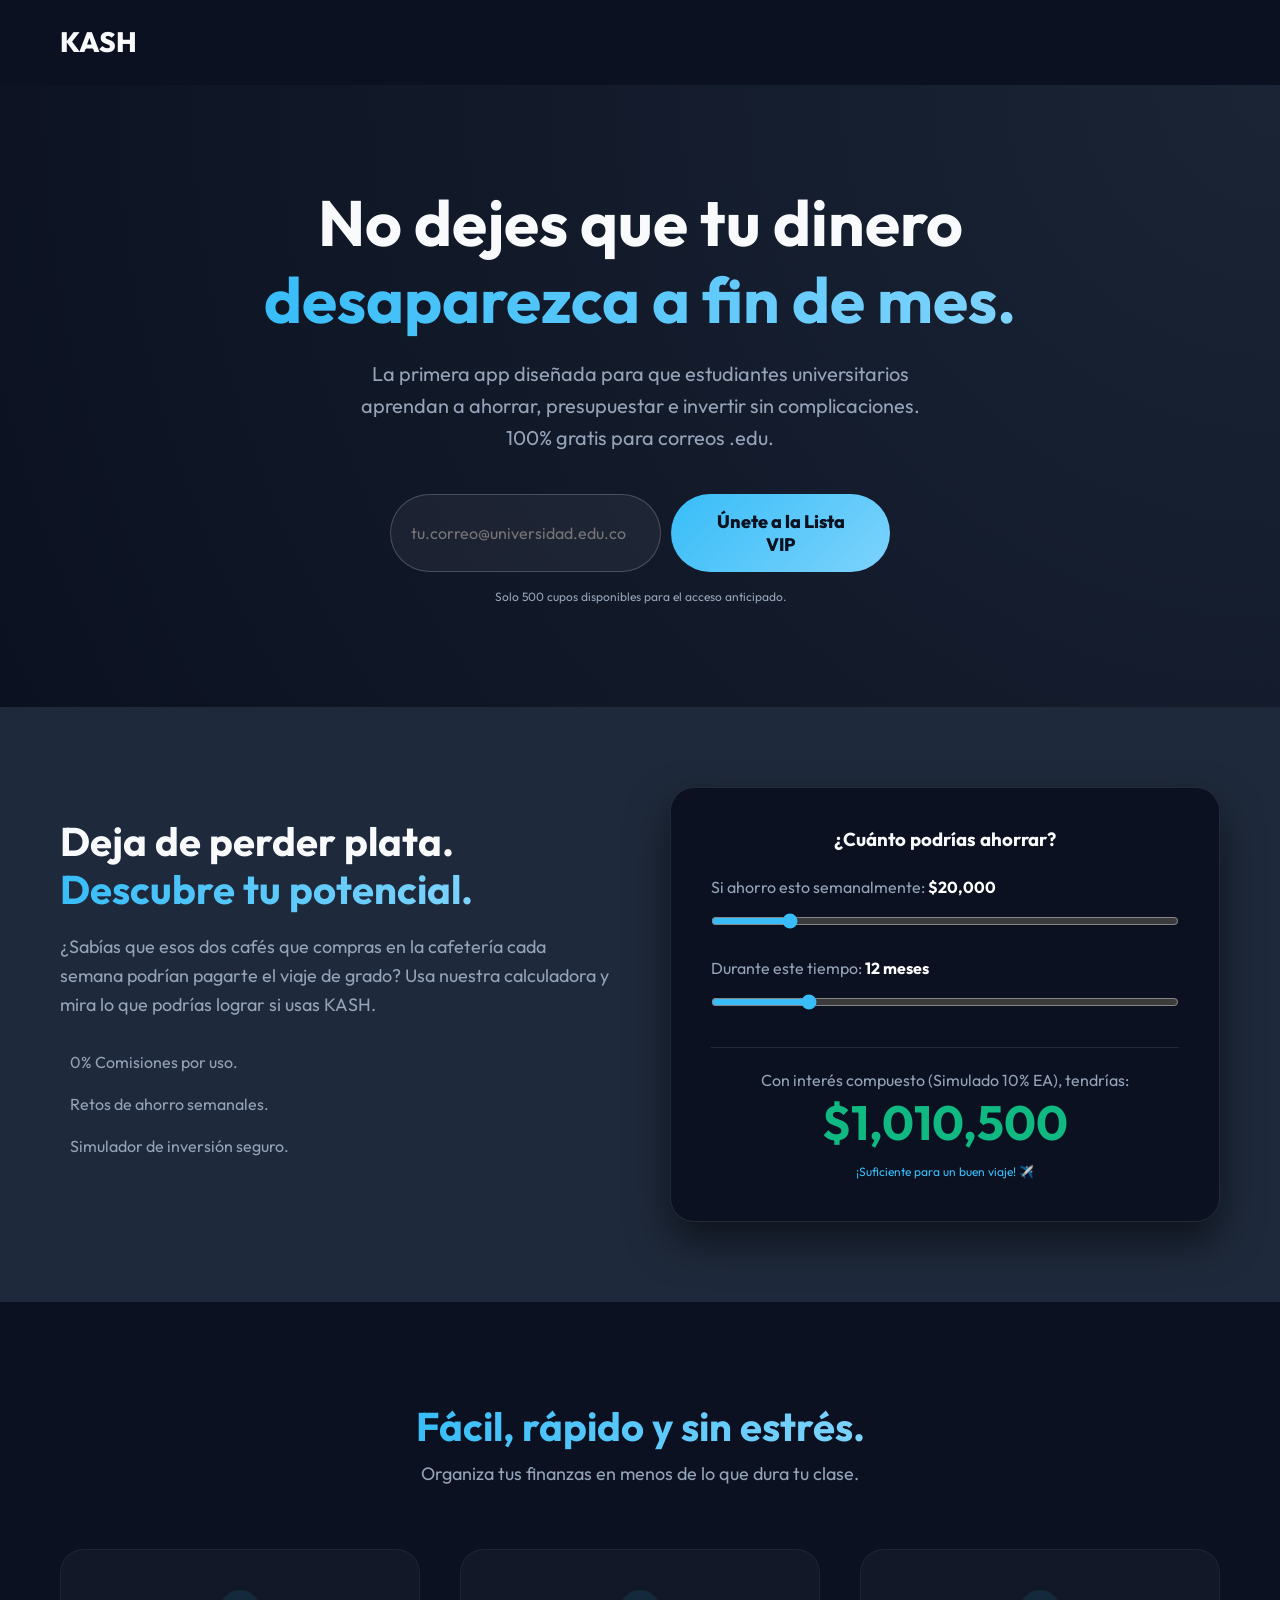
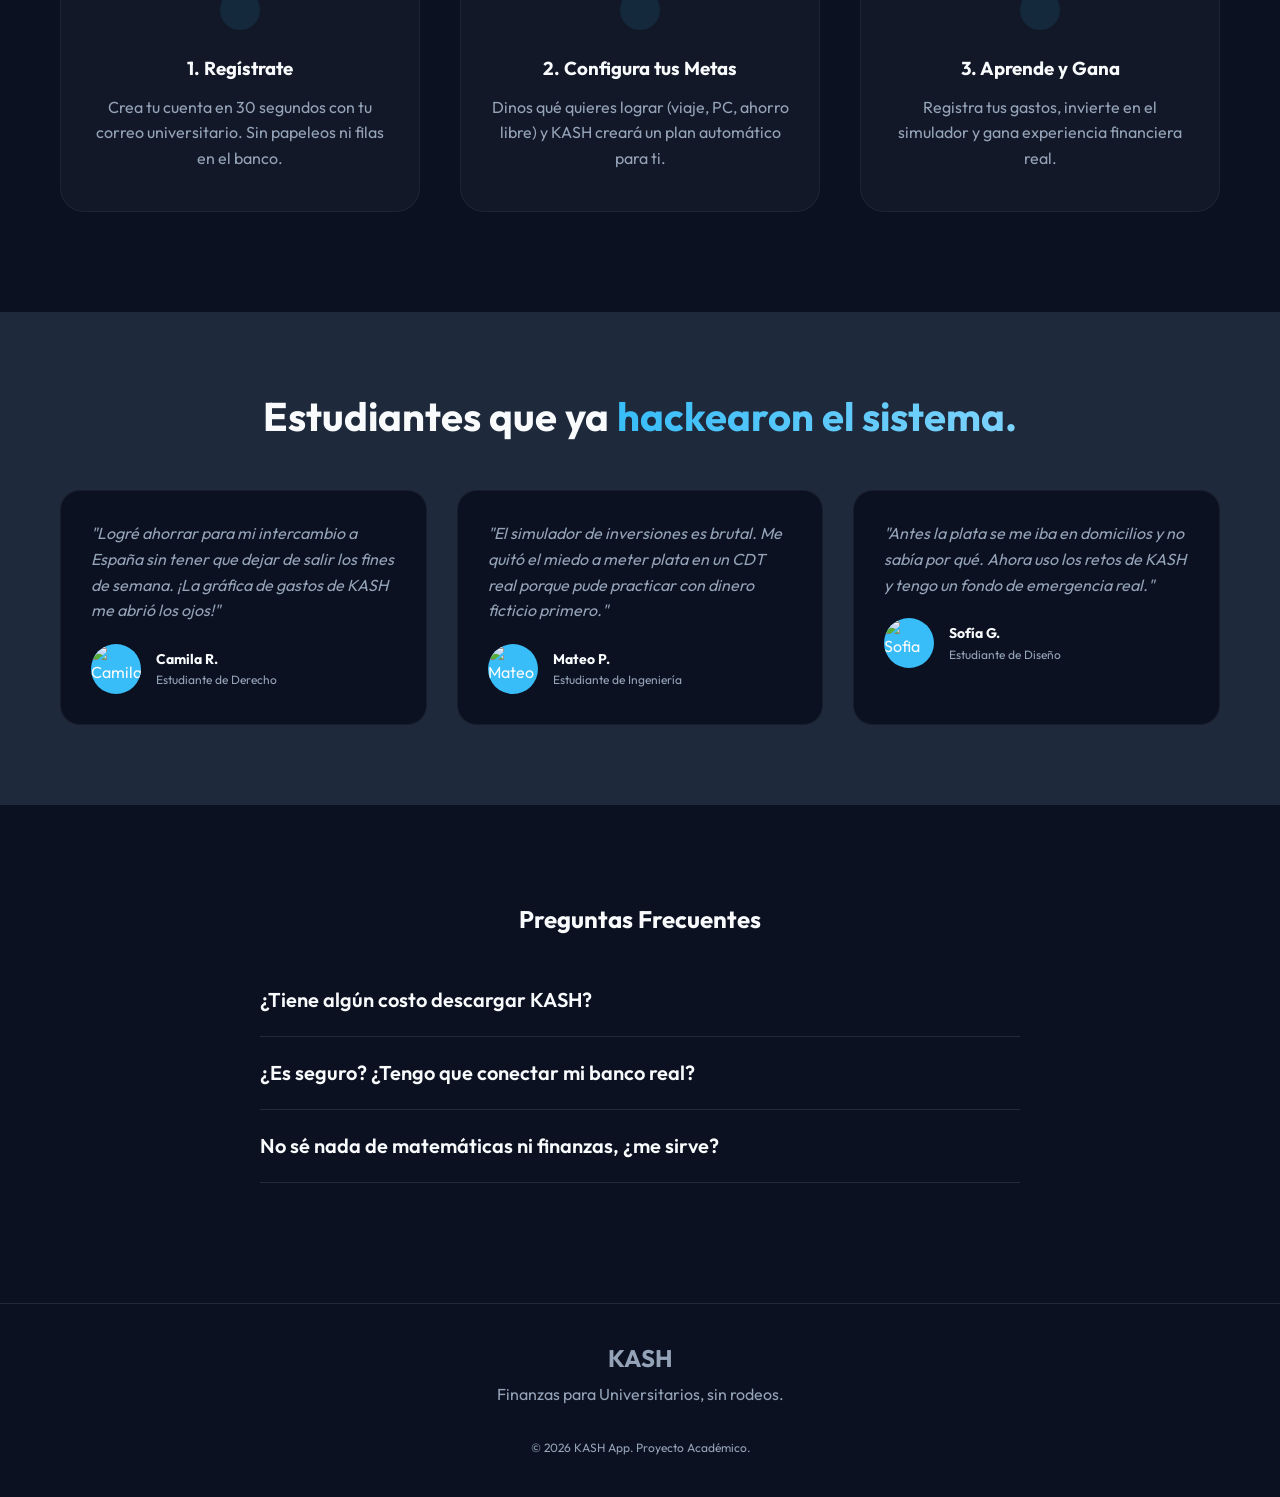
==== index.html @ 0eefad60 "unit" ====
<!DOCTYPE html>
<html lang="es">

<head>
    <meta charset="UTF-8">
    <meta name="viewport" content="width=device-width, initial-scale=1.0">
    <title>KASH - hola...esto es una prueba.. Toma el control de tu dinero universitario</title>
    <link rel="stylesheet" href="landing.css">
    <script src="https://unpkg.com/lucide@latest"></script>
</head>

<body>

    <div class="container">
        <nav>
            <div class="logo">KASH</div>
        </nav>
    </div>

    <!-- 1. El Hero (Banner Principal) -->
    <section class="hero">
        <div class="container">
            <h1>No dejes que tu dinero <br><span class="gradient-text">desaparezca a fin de mes.</span></h1>
            <p>La primera app diseñada para que estudiantes universitarios aprendan a ahorrar, presupuestar e invertir
                sin complicaciones. 100% gratis para correos .edu.</p>

            <form class="hero-form" onsubmit="event.preventDefault(); window.location.href='app.html';">
                <input type="email" placeholder="tu.correo@universidad.edu.co" required>
                <button type="submit" class="btn-cta">Únete a la Lista VIP</button>
            </form>
            <p style="font-size: 12px; color: var(--text-muted); margin-top: 15px;">Solo 500 cupos disponibles para el
                acceso anticipado.</p>
        </div>
    </section>

    <!-- 2. Beneficios y Ganchos (Calculadora) -->
    <section class="benefits" id="beneficios">
        <div class="container benefits-content">
            <div>
                <h2 style="font-size: 40px; margin-bottom: 20px;">Deja de perder plata.<br><span
                        class="gradient-text">Descubre tu potencial.</span></h2>
                <p style="color: var(--text-muted); font-size: 18px; margin-bottom: 30px;">
                    ¿Sabías que esos dos cafés que compras en la cafetería cada semana podrían pagarte el viaje de
                    grado? Usa nuestra calculadora y mira lo que podrías lograr si usas KASH.
                </p>
                <ul style="list-style: none; color: var(--text-muted); margin-bottom: 30px;">
                    <li style="margin-bottom: 15px;"><i data-lucide="check-circle"
                            style="color: var(--accent); vertical-align: middle; margin-right: 10px;"></i> 0% Comisiones
                        por uso.</li>
                    <li style="margin-bottom: 15px;"><i data-lucide="check-circle"
                            style="color: var(--accent); vertical-align: middle; margin-right: 10px;"></i> Retos de
                        ahorro semanales.</li>
                    <li><i data-lucide="check-circle"
                            style="color: var(--accent); vertical-align: middle; margin-right: 10px;"></i> Simulador de
                        inversión seguro.</li>
                </ul>
            </div>

            <!-- Calculadora Interactiva (El Gancho) -->
            <div class="calculator-card">
                <h3 style="margin-bottom: 25px; text-align: center;">¿Cuánto podrías ahorrar?</h3>

                <div class="calc-input-group">
                    <label>Si ahorro esto semanalmente: <span id="val-ahorro"
                            style="color: white; font-weight: bold;">$20,000</span></label>
                    <input type="range" id="slider-ahorro" min="5000" max="100000" step="5000" value="20000"
                        oninput="calcularGancho()">
                </div>

                <div class="calc-input-group">
                    <label>Durante este tiempo: <span id="val-tiempo" style="color: white; font-weight: bold;">12
                            meses</span></label>
                    <input type="range" id="slider-tiempo" min="3" max="48" step="1" value="12"
                        oninput="calcularGancho()">
                </div>

                <div class="calc-result">
                    <p style="color: var(--text-muted);">Con interés compuesto (Simulado 10% EA), tendrías:</p>
                    <h3 id="resultado-gancho">$1,010,500</h3>
                    <p style="font-size: 12px; color: var(--primary); margin-top: 10px;">¡Suficiente para un buen viaje!
                        ✈️</p>
                </div>
            </div>
        </div>
    </section>

    <!-- 3. Cómo funciona (3 Pasos) -->
    <section class="how-it-works">
        <div class="container">
            <h2 style="font-size: 40px;"><span class="gradient-text">Fácil, rápido y sin estrés.</span></h2>
            <p style="color: var(--text-muted); font-size: 18px; margin-top: 10px;">Organiza tus finanzas en menos de lo
                que dura tu clase.</p>

            <div class="steps-grid">
                <div class="step-card">
                    <i data-lucide="user-plus" class="step-icon"></i>
                    <h3 style="margin-bottom: 15px;">1. Regístrate</h3>
                    <p style="color: var(--text-muted);">Crea tu cuenta en 30 segundos con tu correo universitario. Sin
                        papeleos ni filas en el banco.</p>
                </div>
                <div class="step-card">
                    <i data-lucide="target" class="step-icon"></i>
                    <h3 style="margin-bottom: 15px;">2. Configura tus Metas</h3>
                    <p style="color: var(--text-muted);">Dinos qué quieres lograr (viaje, PC, ahorro libre) y KASH
                        creará un plan automático para ti.</p>
                </div>
                <div class="step-card">
                    <i data-lucide="trending-up" class="step-icon"></i>
                    <h3 style="margin-bottom: 15px;">3. Aprende y Gana</h3>
                    <p style="color: var(--text-muted);">Registra tus gastos, invierte en el simulador y gana
                        experiencia financiera real.</p>
                </div>
            </div>
        </div>
    </section>

    <!-- 4. Prueba Social -->
    <section class="social-proof">
        <div class="container">
            <h2 style="font-size: 40px;">Estudiantes que ya <span class="gradient-text">hackearon el sistema.</span>
            </h2>

            <div class="testimonials-grid">
                <div class="testimonial-card">
                    <p class="testimonial-text">"Logré ahorrar para mi intercambio a España sin tener que dejar de salir
                        los fines de semana. ¡La gráfica de gastos de KASH me abrió los ojos!"</p>
                    <div class="testimonial-author">
                        <img src="https://api.dicebear.com/7.x/avataaars/svg?seed=Camila" alt="Camila"
                            class="author-img">
                        <div>
                            <h4 style="font-size: 14px;">Camila R.</h4>
                            <p style="font-size: 12px; color: var(--text-muted);">Estudiante de Derecho</p>
                        </div>
                    </div>
                </div>
                <div class="testimonial-card">
                    <p class="testimonial-text">"El simulador de inversiones es brutal. Me quitó el miedo a meter plata
                        en un CDT real porque pude practicar con dinero ficticio primero."</p>
                    <div class="testimonial-author">
                        <img src="https://api.dicebear.com/7.x/avataaars/svg?seed=Mateo" alt="Mateo" class="author-img">
                        <div>
                            <h4 style="font-size: 14px;">Mateo P.</h4>
                            <p style="font-size: 12px; color: var(--text-muted);">Estudiante de Ingeniería</p>
                        </div>
                    </div>
                </div>
                <div class="testimonial-card">
                    <p class="testimonial-text">"Antes la plata se me iba en domicilios y no sabía por qué. Ahora uso
                        los retos de KASH y tengo un fondo de emergencia real."</p>
                    <div class="testimonial-author">
                        <img src="https://api.dicebear.com/7.x/avataaars/svg?seed=Sofia" alt="Sofia" class="author-img">
                        <div>
                            <h4 style="font-size: 14px;">Sofía G.</h4>
                            <p style="font-size: 12px; color: var(--text-muted);">Estudiante de Diseño</p>
                        </div>
                    </div>
                </div>
            </div>
        </div>
    </section>

    <!-- 5. FAQ -->
    <section class="faq">
        <div class="container">
            <h2>Preguntas Frecuentes</h2>

            <div class="faq-item" onclick="this.classList.toggle('active')">
                <div class="faq-question">
                    <span>¿Tiene algún costo descargar KASH?</span>
                    <i data-lucide="chevron-down"></i>
                </div>
                <div class="faq-answer">
                    No, KASH es 100% gratuita para estudiantes activos con correo universitario institucional. Nuestra
                    misión es la educación financiera.
                </div>
            </div>

            <div class="faq-item" onclick="this.classList.toggle('active')">
                <div class="faq-question">
                    <span>¿Es seguro? ¿Tengo que conectar mi banco real?</span>
                    <i data-lucide="chevron-down"></i>
                </div>
                <div class="faq-answer">
                    Por tu seguridad, KASH funciona de manera aislada. No pedimos tus contraseñas bancarias ni nos
                    conectamos a tu banco real. Tú registras tus movimientos o usas nuestro simulador ficticio para
                    aprender.
                </div>
            </div>

            <div class="faq-item" onclick="this.classList.toggle('active')">
                <div class="faq-question">
                    <span>No sé nada de matemáticas ni finanzas, ¿me sirve?</span>
                    <i data-lucide="chevron-down"></i>
                </div>
                <div class="faq-answer">
                    ¡Por supuesto! KASH está diseñada específicamente para principiantes. Nuestra sección "KASH Edu" te
                    enseñará todo con lenguaje simple, cero tecnicismos y videos cortos.
                </div>
            </div>
        </div>
    </section>

    <footer>
        <div class="container">
            <h2>KASH</h2>
            <p style="margin-top: 10px;">Finanzas para Universitarios, sin rodeos.</p>
            <p style="margin-top: 30px; font-size: 12px;">© 2026 KASH App. Proyecto Académico.</p>
        </div>
    </footer>

    <script>
        // Inicializar Iconos
        lucide.createIcons();

        // Lógica de la Calculadora de Gancho (Enganche interactivo)
        function calcularGancho() {
            const ahorroSemanal = parseInt(document.getElementById('slider-ahorro').value);
            const meses = parseInt(document.getElementById('slider-tiempo').value);

            // Actualizar labels
            document.getElementById('val-ahorro').innerText = new Intl.NumberFormat('es-CO', { style: 'currency', currency: 'COP', maximumFractionDigits: 0 }).format(ahorroSemanal);
            document.getElementById('val-tiempo').innerText = meses + (meses === 1 ? " mes" : " meses");

            // Cálculo (Ahorro semanal * 4 semanas aprox) * meses + un 10% simulado de interés simple sobre el total final para emocionar
            const ahorroMensual = ahorroSemanal * 4;
            let totalBase = ahorroMensual * meses;
            // Simulamos que el interés le dio un poco más
            let totalConInteres = totalBase * 1.05; // 5% extra simulado

            document.getElementById('resultado-gancho').innerText = new Intl.NumberFormat('es-CO', { style: 'currency', currency: 'COP', maximumFractionDigits: 0 }).format(totalConInteres);
        }

        // Ejecutar cálculo inicial
        calcularGancho();
    </script>
</body>

</html>
---- landing.css ----
@import url('https://fonts.googleapis.com/css2?family=Outfit:wght@300;400;600;800&display=swap');

:root {
    --bg-dark: #0B1120;
    --bg-light: #1E293B;
    --primary: #38BDF8;
    --secondary: #7DD3FC;
    --text-main: #F8FAFC;
    --text-muted: #94A3B8;
    --accent: #10B981;
}

* {
    margin: 0;
    padding: 0;
    box-sizing: border-box;
    font-family: 'Outfit', sans-serif;
}

body {
    background-color: var(--bg-dark);
    color: var(--text-main);
    line-height: 1.6;
}

.container {
    max-width: 1200px;
    margin: 0 auto;
    padding: 0 20px;
}

/* Typography */
h1, h2, h3 {
    line-height: 1.2;
}

.gradient-text {
    background: linear-gradient(to right, var(--primary), var(--secondary));
    -webkit-background-clip: text;
    -webkit-text-fill-color: transparent;
}

/* Buttons */
.btn-cta {
    display: inline-block;
    background: linear-gradient(135deg, var(--primary), var(--secondary));
    color: var(--bg-dark);
    padding: 16px 32px;
    border-radius: 50px;
    font-size: 18px;
    font-weight: 800;
    text-decoration: none;
    border: none;
    cursor: pointer;
    transition: transform 0.3s, box-shadow 0.3s;
    text-align: center;
}

.btn-cta:hover {
    transform: translateY(-2px);
    box-shadow: 0 10px 20px rgba(56, 189, 248, 0.4);
}

/* Navigation */
nav {
    display: flex;
    justify-content: space-between;
    align-items: center;
    padding: 20px 0;
}

.logo {
    font-size: 28px;
    font-weight: 800;
    color: var(--text-main);
}

/* 1. Hero Section */
.hero {
    padding: 100px 0 60px;
    text-align: center;
    background: radial-gradient(circle at top right, rgba(30, 41, 59, 0.8), var(--bg-dark));
}

.hero h1 {
    font-size: clamp(40px, 5vw, 64px);
    margin-bottom: 20px;
}

.hero p {
    font-size: 20px;
    color: var(--text-muted);
    max-width: 600px;
    margin: 0 auto 40px;
}

.hero-form {
    display: flex;
    max-width: 500px;
    margin: 0 auto;
    gap: 10px;
}

.hero-form input {
    flex: 1;
    padding: 16px 20px;
    border-radius: 50px;
    border: 1px solid rgba(255, 255, 255, 0.2);
    background: rgba(255, 255, 255, 0.05);
    color: white;
    font-size: 16px;
    outline: none;
}

/* 2. Benefits & Hook (Calculator) */
.benefits {
    padding: 80px 0;
    background-color: var(--bg-light);
}

.benefits-content {
    display: grid;
    grid-template-columns: 1fr 1fr;
    gap: 60px;
    align-items: center;
}

.calculator-card {
    background: var(--bg-dark);
    padding: 40px;
    border-radius: 24px;
    border: 1px solid rgba(255, 255, 255, 0.1);
    box-shadow: 0 20px 40px rgba(0, 0, 0, 0.5);
}

.calc-input-group {
    margin-bottom: 20px;
}

.calc-input-group label {
    display: block;
    margin-bottom: 10px;
    color: var(--text-muted);
}

.calc-input-group input[type="range"] {
    width: 100%;
    accent-color: var(--primary);
}

.calc-result {
    margin-top: 30px;
    padding-top: 20px;
    border-top: 1px solid rgba(255, 255, 255, 0.1);
    text-align: center;
}

.calc-result h3 {
    font-size: 48px;
    color: var(--accent);
}

/* 3. How it Works */
.how-it-works {
    padding: 100px 0;
    text-align: center;
}

.steps-grid {
    display: grid;
    grid-template-columns: repeat(3, 1fr);
    gap: 40px;
    margin-top: 60px;
}

.step-card {
    background: rgba(255, 255, 255, 0.03);
    padding: 40px 30px;
    border-radius: 24px;
    border: 1px solid rgba(255, 255, 255, 0.05);
}

.step-icon {
    font-size: 48px;
    margin-bottom: 20px;
    display: inline-block;
    padding: 20px;
    background: rgba(56, 189, 248, 0.1);
    border-radius: 50%;
    color: var(--primary);
}

/* 4. Social Proof */
.social-proof {
    padding: 80px 0;
    background-color: var(--bg-light);
    text-align: center;
}

.testimonials-grid {
    display: grid;
    grid-template-columns: repeat(auto-fit, minmax(300px, 1fr));
    gap: 30px;
    margin-top: 50px;
}

.testimonial-card {
    background: var(--bg-dark);
    padding: 30px;
    border-radius: 20px;
    text-align: left;
    border: 1px solid rgba(255, 255, 255, 0.05);
}

.testimonial-text {
    font-size: 16px;
    font-style: italic;
    color: var(--text-muted);
    margin-bottom: 20px;
}

.testimonial-author {
    display: flex;
    align-items: center;
    gap: 15px;
}

.author-img {
    width: 50px;
    height: 50px;
    border-radius: 50%;
    background: var(--primary);
}

/* 5. FAQ */
.faq {
    padding: 100px 0;
    max-width: 800px;
    margin: 0 auto;
}

.faq h2 {
    text-align: center;
    margin-bottom: 50px;
}

.faq-item {
    margin-bottom: 20px;
    border-bottom: 1px solid rgba(255, 255, 255, 0.1);
    padding-bottom: 20px;
}

.faq-question {
    display: flex;
    justify-content: space-between;
    align-items: center;
    font-size: 20px;
    font-weight: 600;
    cursor: pointer;
    color: var(--text-main);
}

.faq-answer {
    margin-top: 15px;
    color: var(--text-muted);
    display: none; /* simple display toggle in js */
}

.faq-item.active .faq-answer {
    display: block;
}

/* Footer */
footer {
    text-align: center;
    padding: 40px 0;
    border-top: 1px solid rgba(255, 255, 255, 0.1);
    color: var(--text-muted);
}

/* Responsive */
@media (max-width: 768px) {
    .hero-form {
        flex-direction: column;
    }
    
    .benefits-content {
        grid-template-columns: 1fr;
    }
    
    .steps-grid {
        grid-template-columns: 1fr;
    }
}
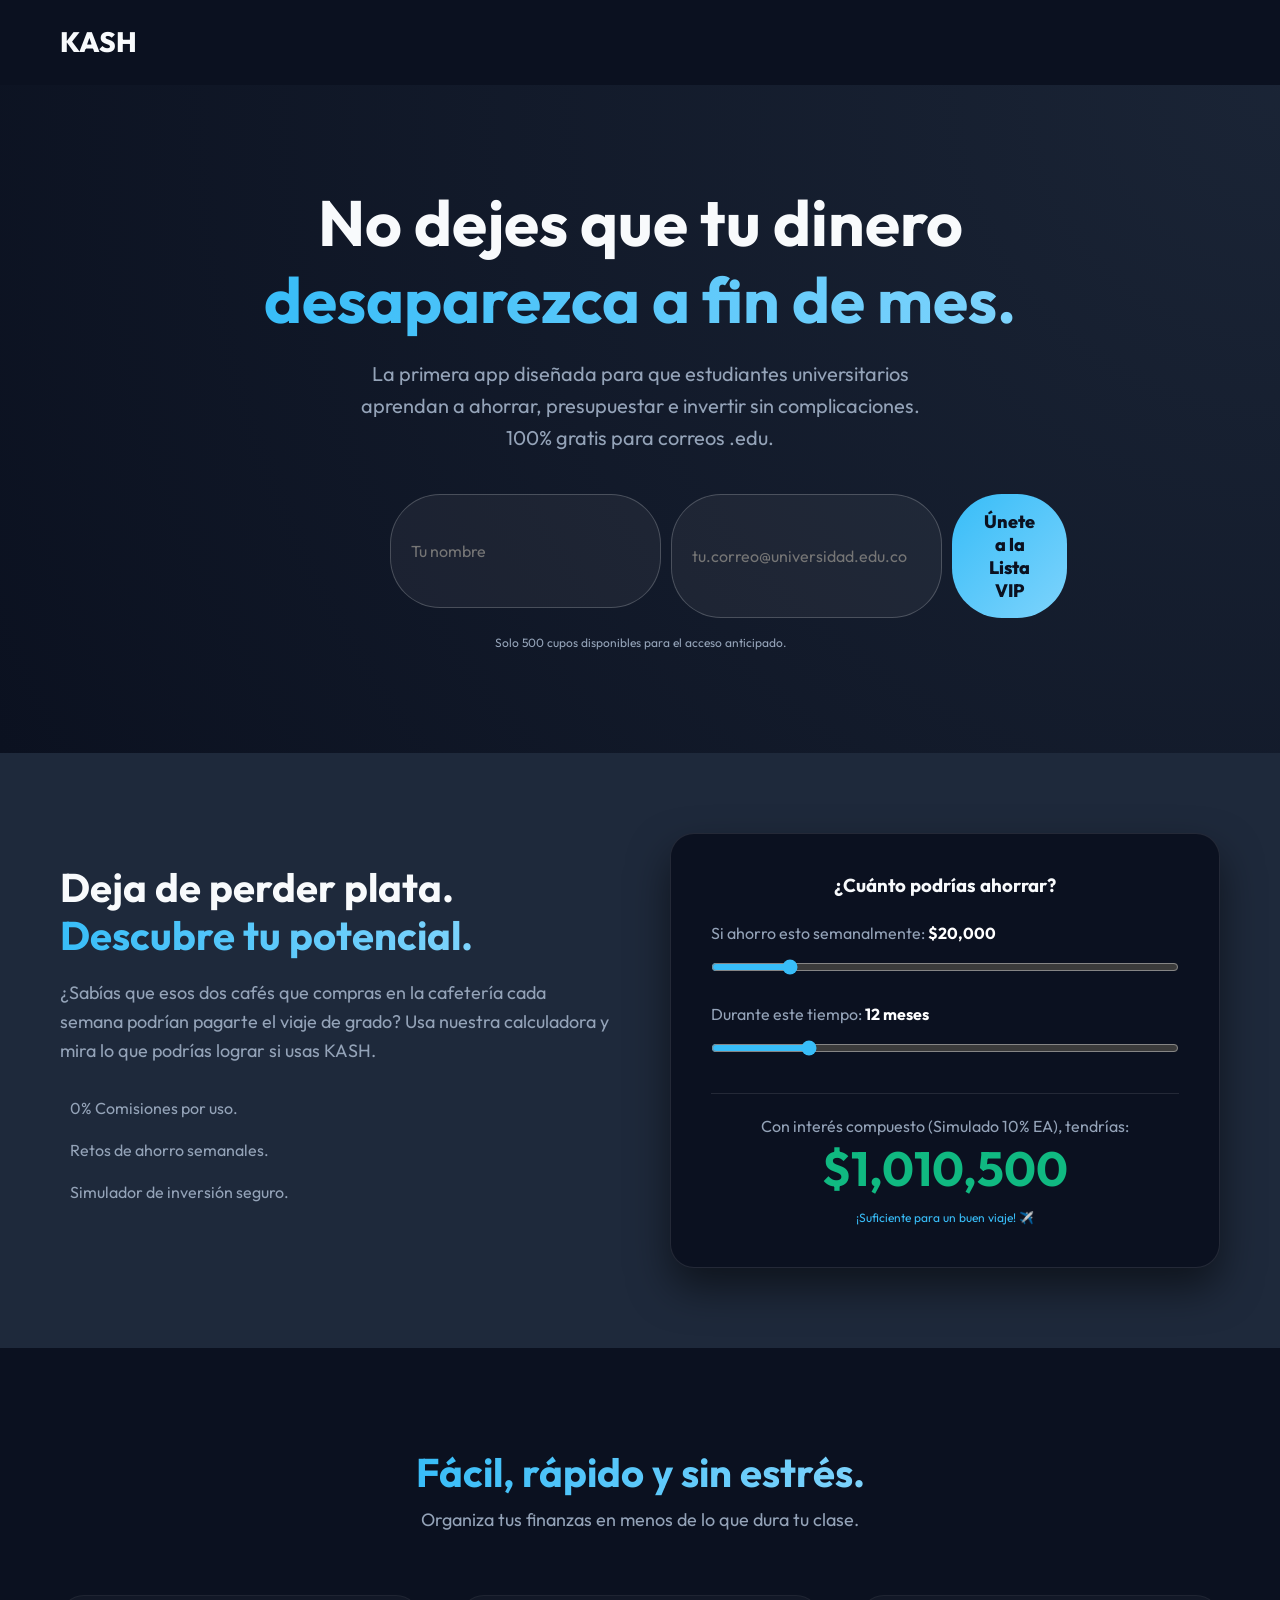
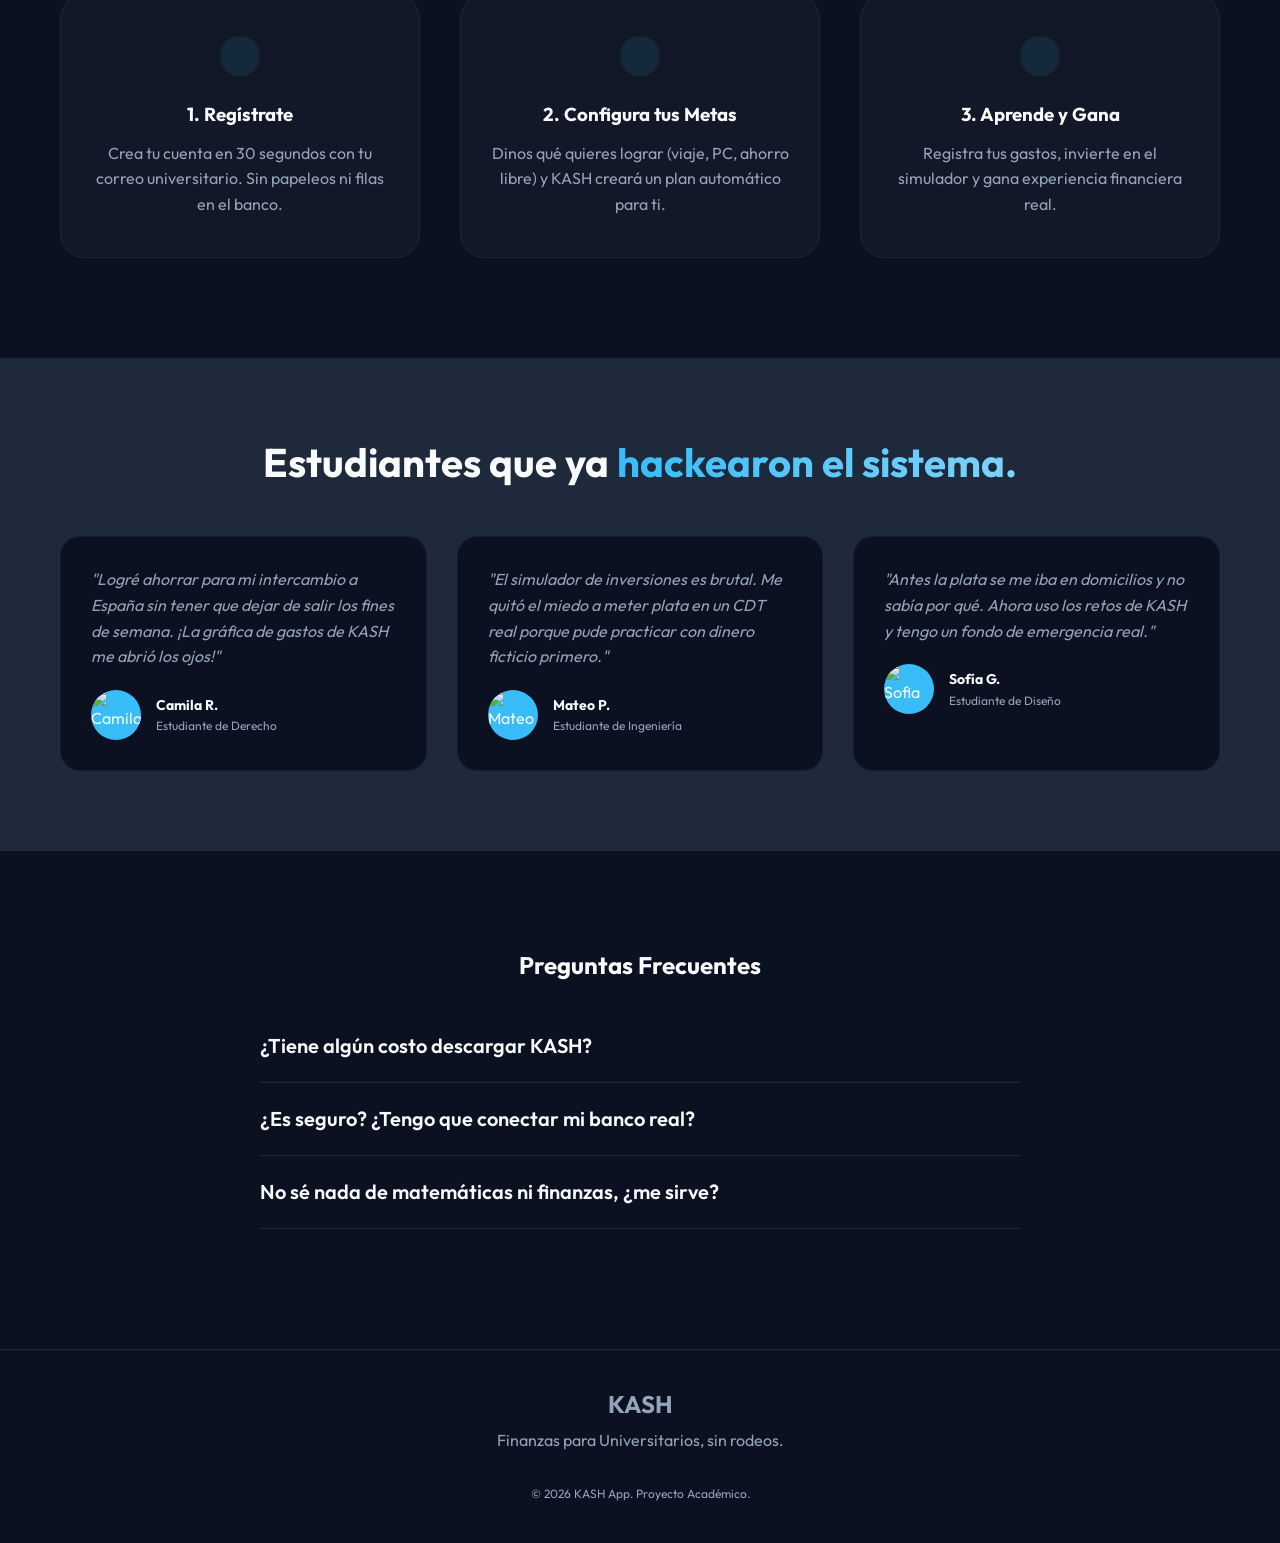
==== commit 9e05cd03: "unit" ====
--- a/index.html
+++ b/index.html
@@ -24,8 +24,9 @@
             <p>La primera app diseñada para que estudiantes universitarios aprendan a ahorrar, presupuestar e invertir
                 sin complicaciones. 100% gratis para correos .edu.</p>
 
-            <form class="hero-form" onsubmit="event.preventDefault(); window.location.href='app.html';">
-                <input type="email" placeholder="tu.correo@universidad.edu.co" required>
+            <form class="hero-form" onsubmit="handleRegister(event)">
+                <input type="text" id="reg-name" placeholder="Tu nombre" required style="margin-bottom: 10px;">
+                <input type="email" id="reg-email" placeholder="tu.correo@universidad.edu.co" required>
                 <button type="submit" class="btn-cta">Únete a la Lista VIP</button>
             </form>
             <p style="font-size: 12px; color: var(--text-muted); margin-top: 15px;">Solo 500 cupos disponibles para el
@@ -212,6 +213,35 @@
         // Inicializar Iconos
         lucide.createIcons();
 
+        function handleRegister(event) {
+            event.preventDefault();
+            const name = document.getElementById('reg-name').value.trim();
+            const email = document.getElementById('reg-email').value.trim().toLowerCase();
+            if (!name || !email) return;
+
+            const userKey = `kash_user_${email}`;
+            const existingUser = localStorage.getItem(userKey);
+
+            if (existingUser) {
+                // Usuario ya registrado → solo actualizar sesión activa y cargar sus datos
+                localStorage.setItem('kash_active_user', email);
+            } else {
+                // Usuario nuevo → crear entrada limpia con sus datos básicos
+                localStorage.setItem(userKey, JSON.stringify({
+                    balance: 0,
+                    expenses: [],
+                    savings: [],
+                    investments: [],
+                    lastMonthTotal: 0,
+                    userName: name,
+                    userEmail: email
+                }));
+                localStorage.setItem('kash_active_user', email);
+            }
+
+            window.location.href = 'app.html';
+        }
+
         // Lógica de la Calculadora de Gancho (Enganche interactivo)
         function calcularGancho() {
             const ahorroSemanal = parseInt(document.getElementById('slider-ahorro').value);
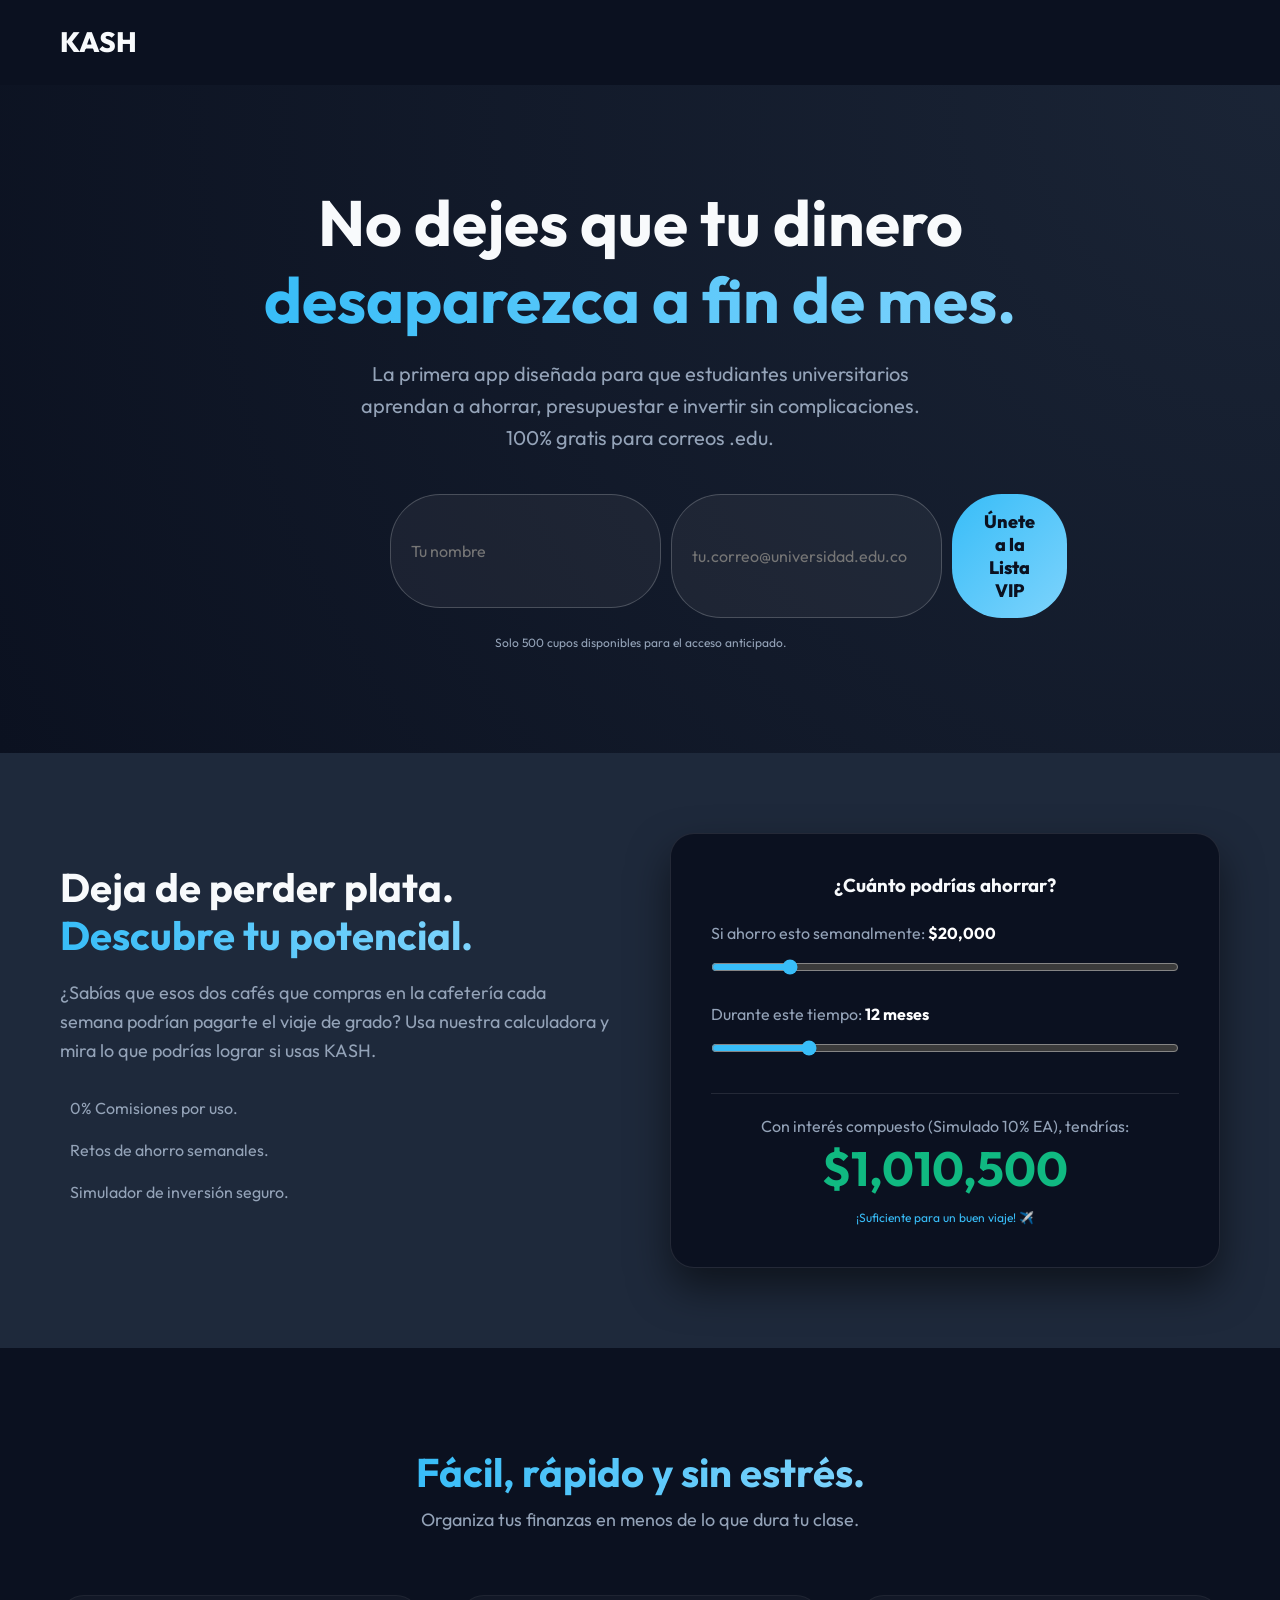
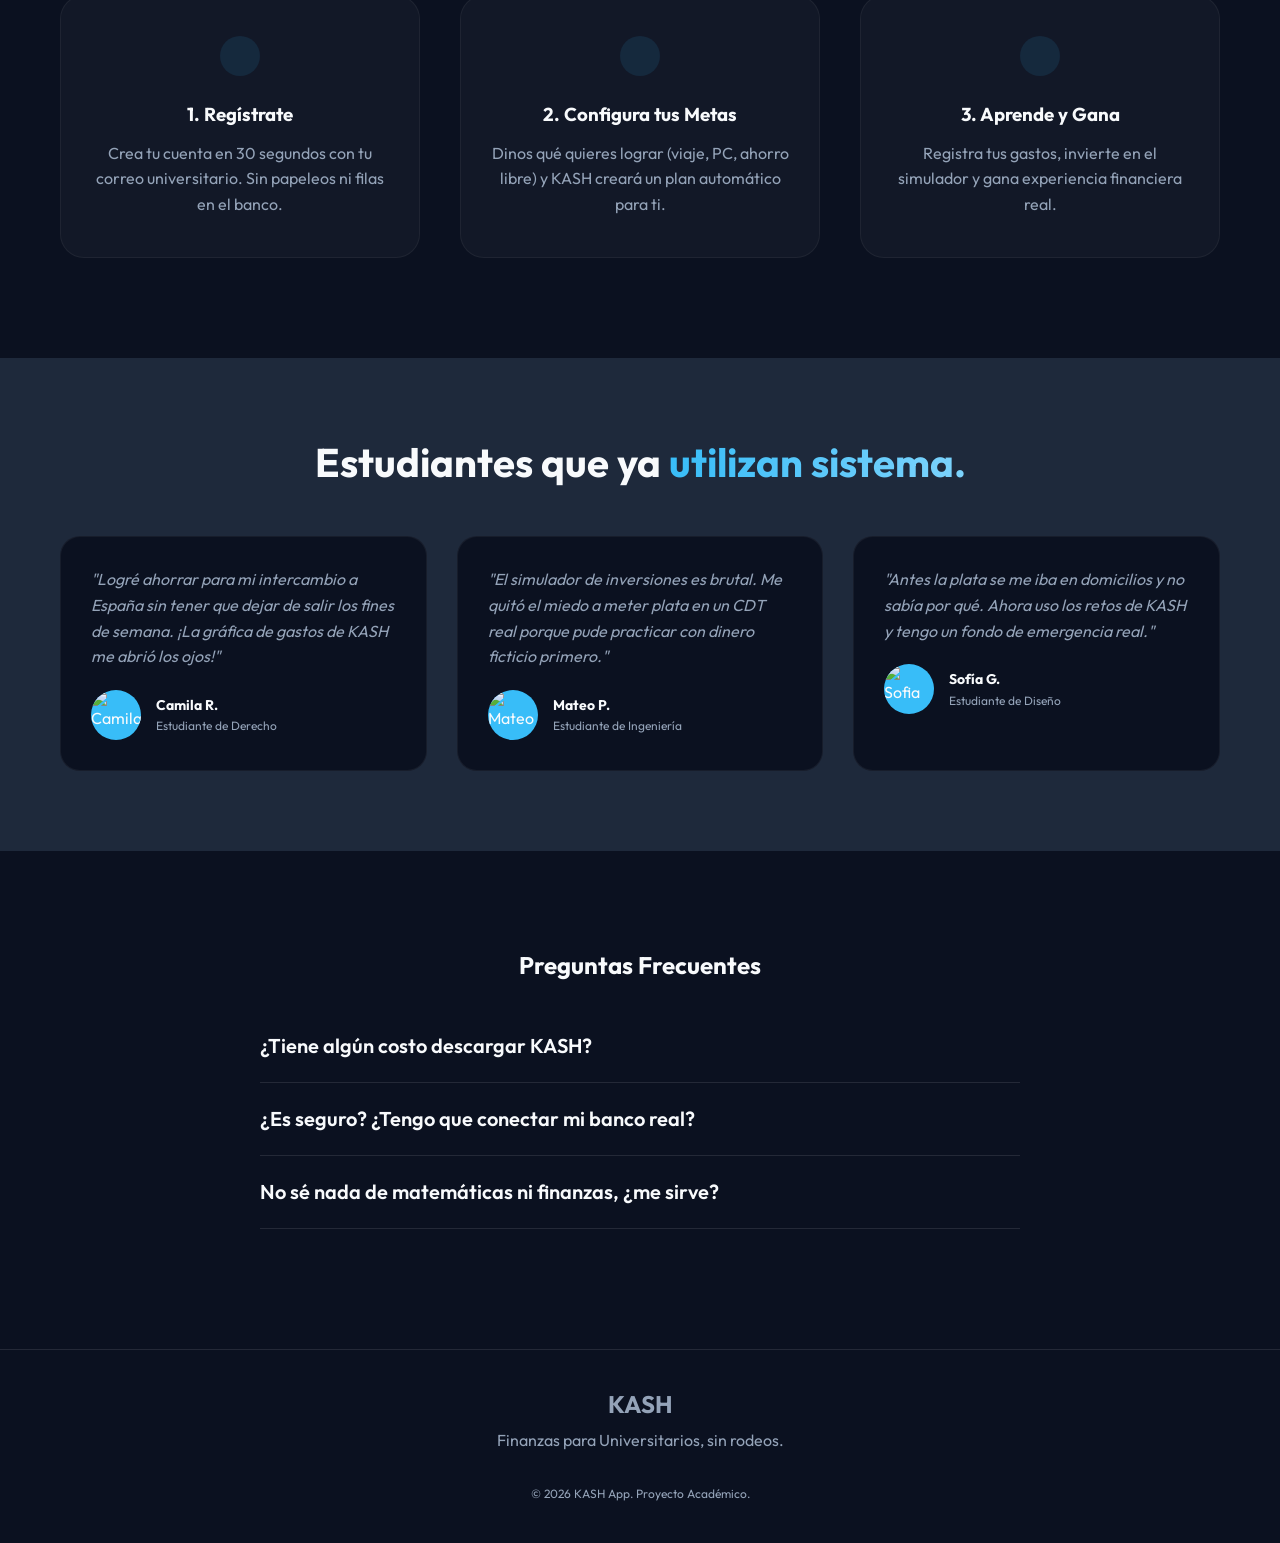
==== commit b2eb22cc: "unit" ====
--- a/index.html
+++ b/index.html
@@ -4,7 +4,7 @@
 <head>
     <meta charset="UTF-8">
     <meta name="viewport" content="width=device-width, initial-scale=1.0">
-    <title>KASH - hola...esto es una prueba.. Toma el control de tu dinero universitario</title>
+    <title>KASH - Toma el control de tu dinero universitario</title>
     <link rel="stylesheet" href="landing.css">
     <script src="https://unpkg.com/lucide@latest"></script>
 </head>
@@ -118,7 +118,7 @@
     <!-- 4. Prueba Social -->
     <section class="social-proof">
         <div class="container">
-            <h2 style="font-size: 40px;">Estudiantes que ya <span class="gradient-text">hackearon el sistema.</span>
+            <h2 style="font-size: 40px;">Estudiantes que ya <span class="gradient-text">utilizan sistema.</span>
             </h2>
 
             <div class="testimonials-grid">
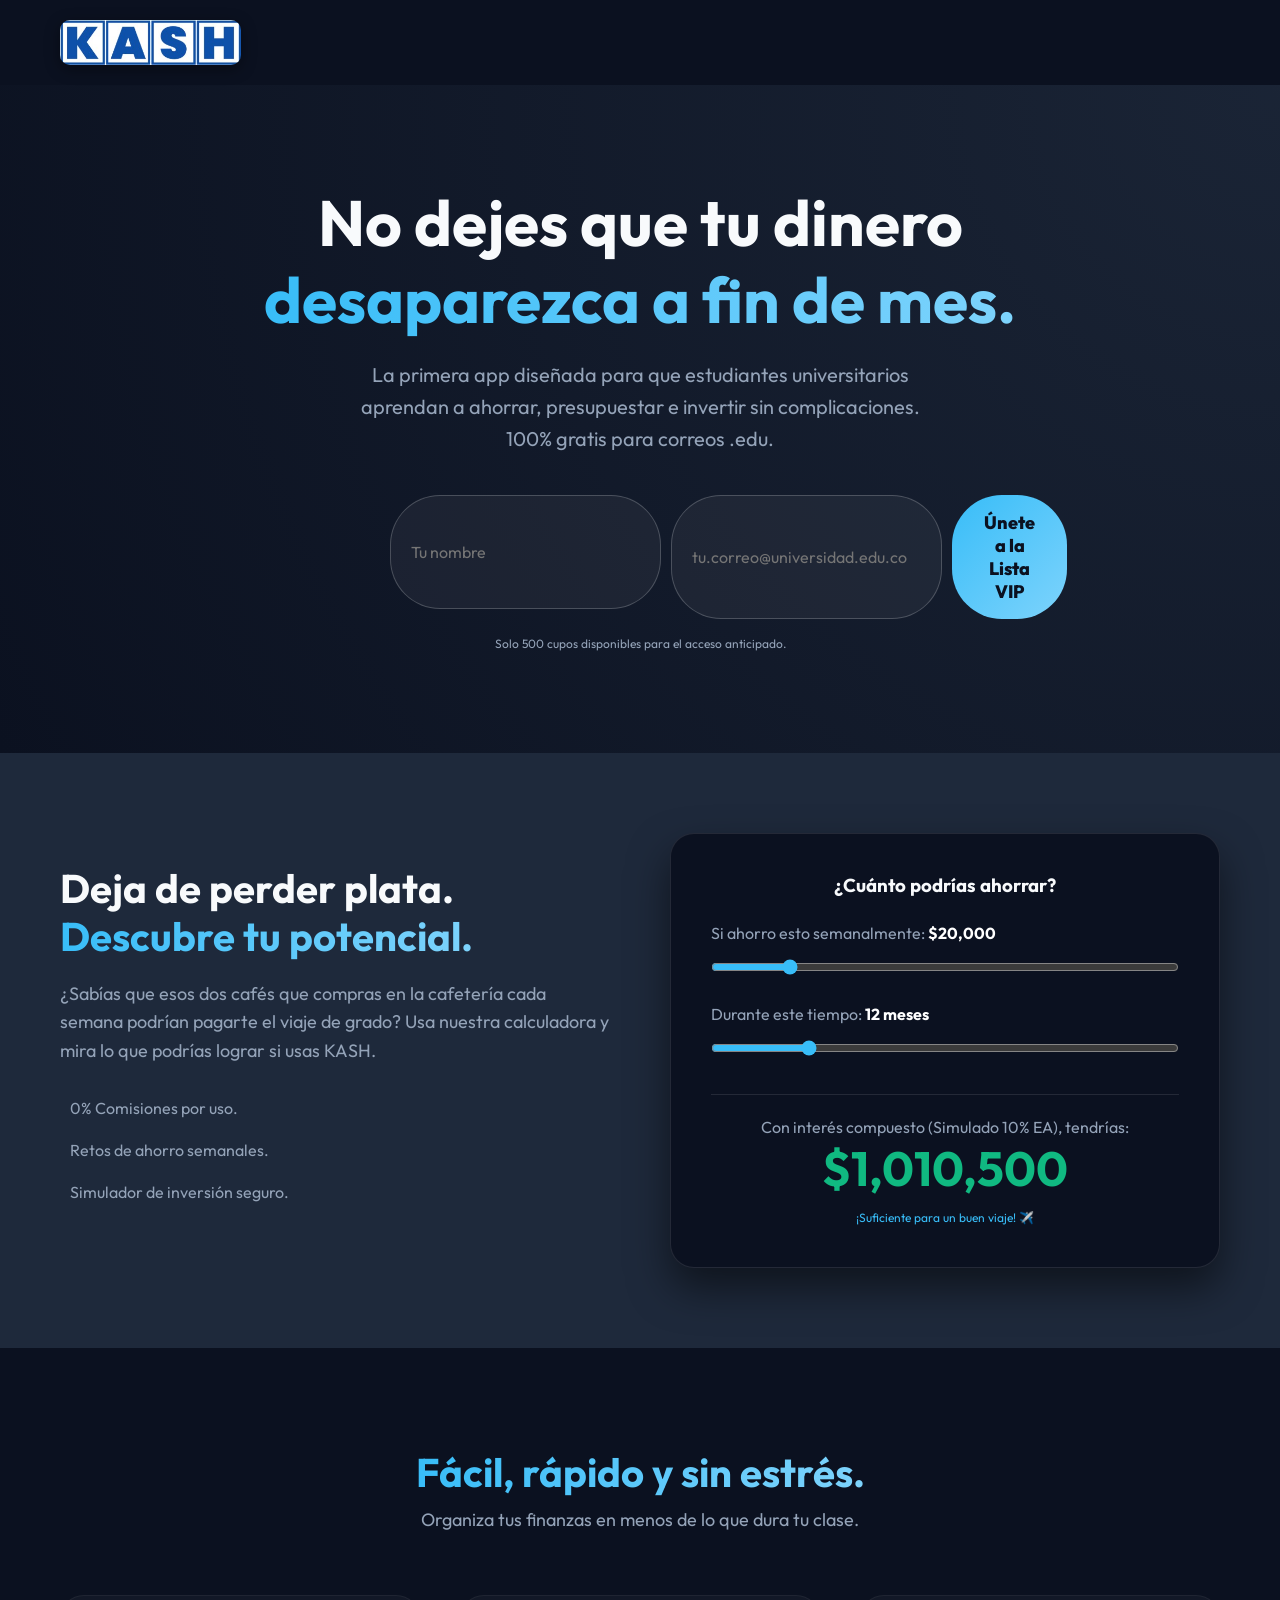
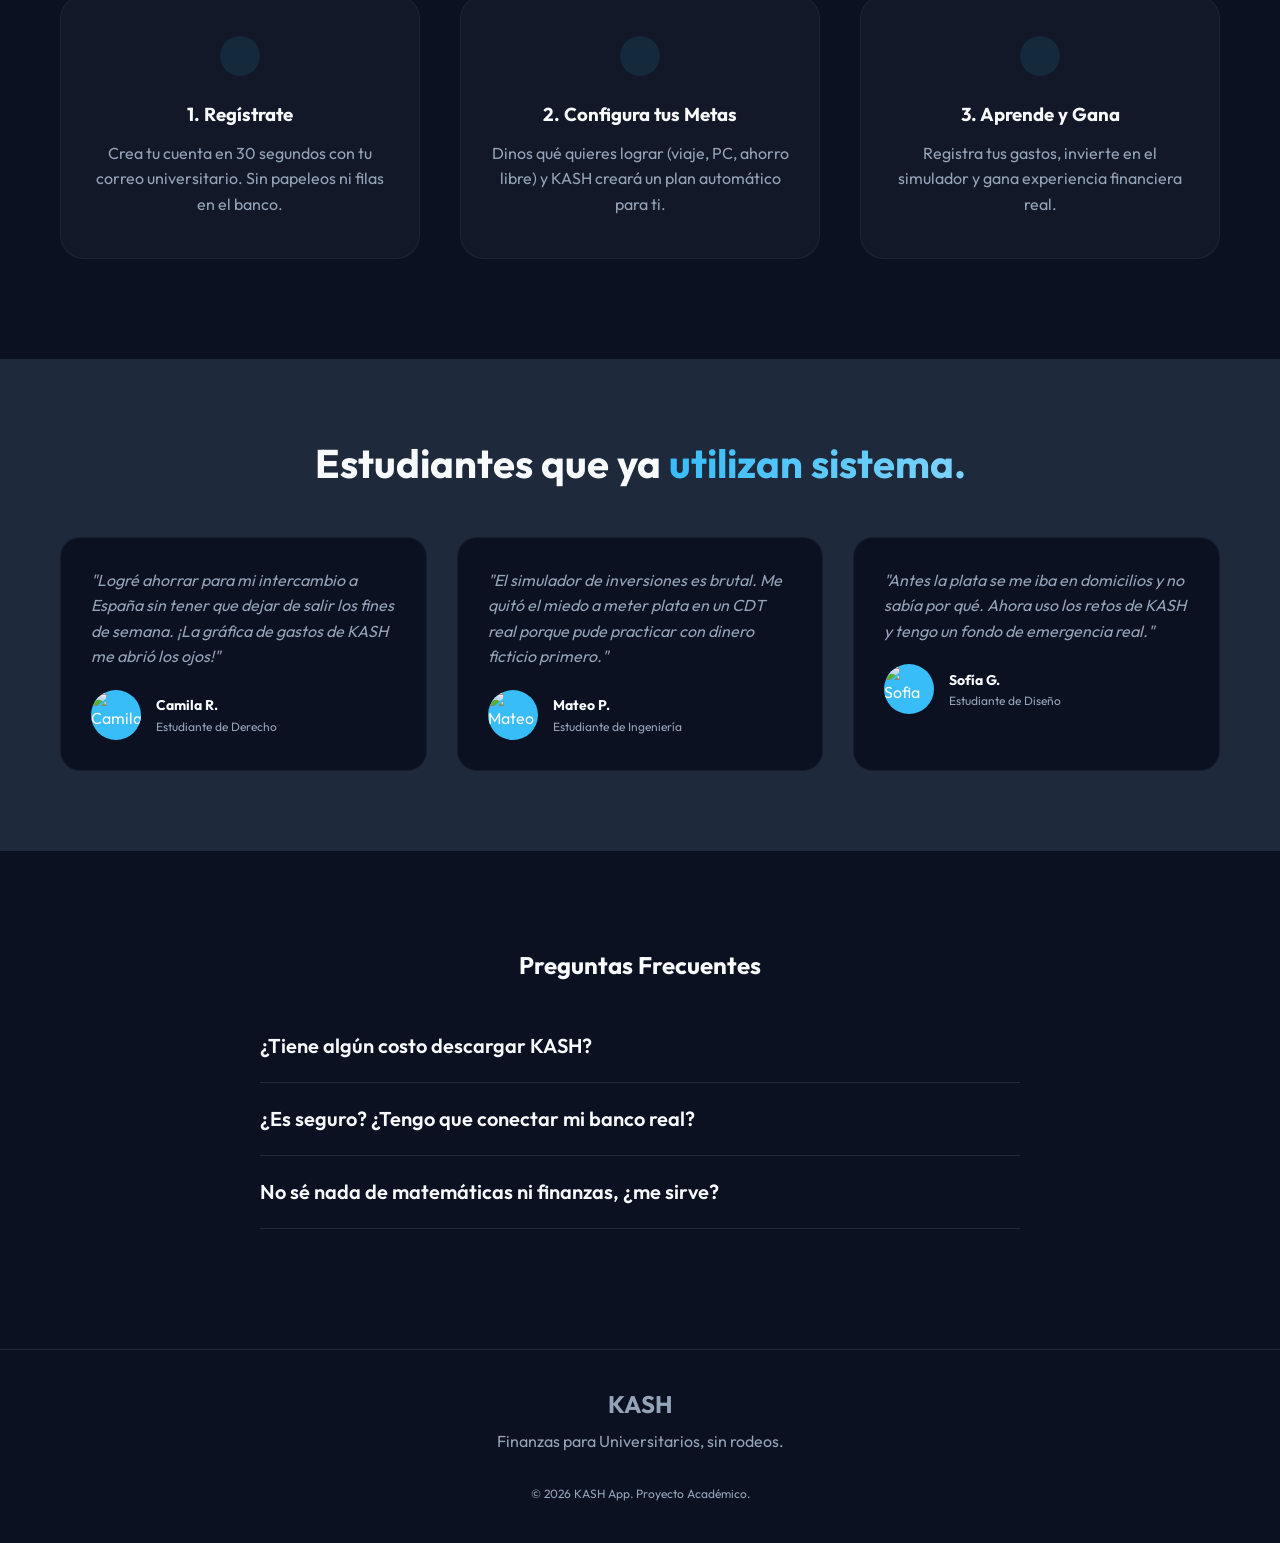
==== commit 71c366dc: "unit" ====
--- a/index.html
+++ b/index.html
@@ -13,7 +13,9 @@
 
     <div class="container">
         <nav>
-            <div class="logo">KASH</div>
+            <div class="logo">
+                <img src="img/logo_kash.jpeg" alt="KASH Logo">
+            </div>
         </nav>
     </div>
 
--- a/landing.css
+++ b/landing.css
@@ -70,10 +70,17 @@
 }
 
 .logo {
-    font-size: 28px;
-    font-weight: 800;
-    color: var(--text-main);
-}
+    display: flex;
+    align-items: center;
+}
+
+.logo img {
+    height: 45px;
+    width: auto;
+    border-radius: 10px;
+    box-shadow: 0 4px 15px rgba(0, 0, 0, 0.4);
+}
+
 
 /* 1. Hero Section */
 .hero {
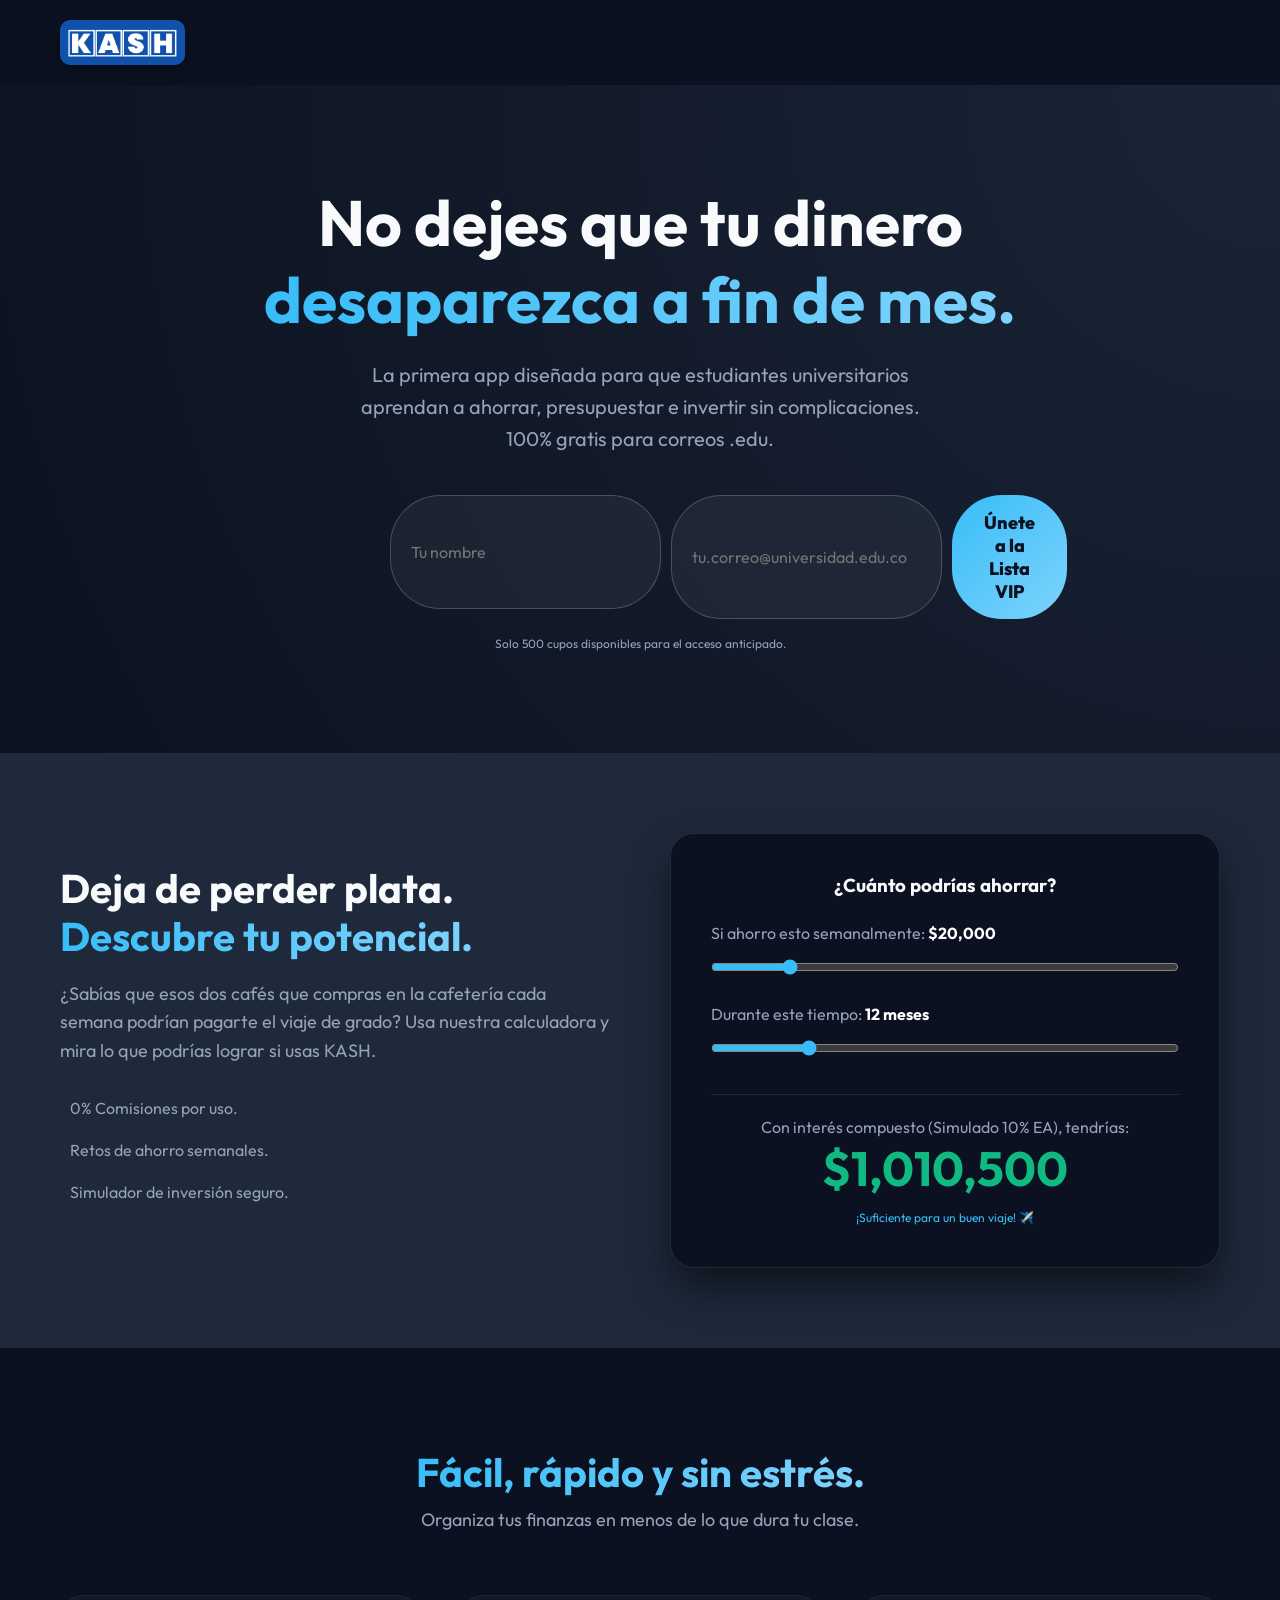
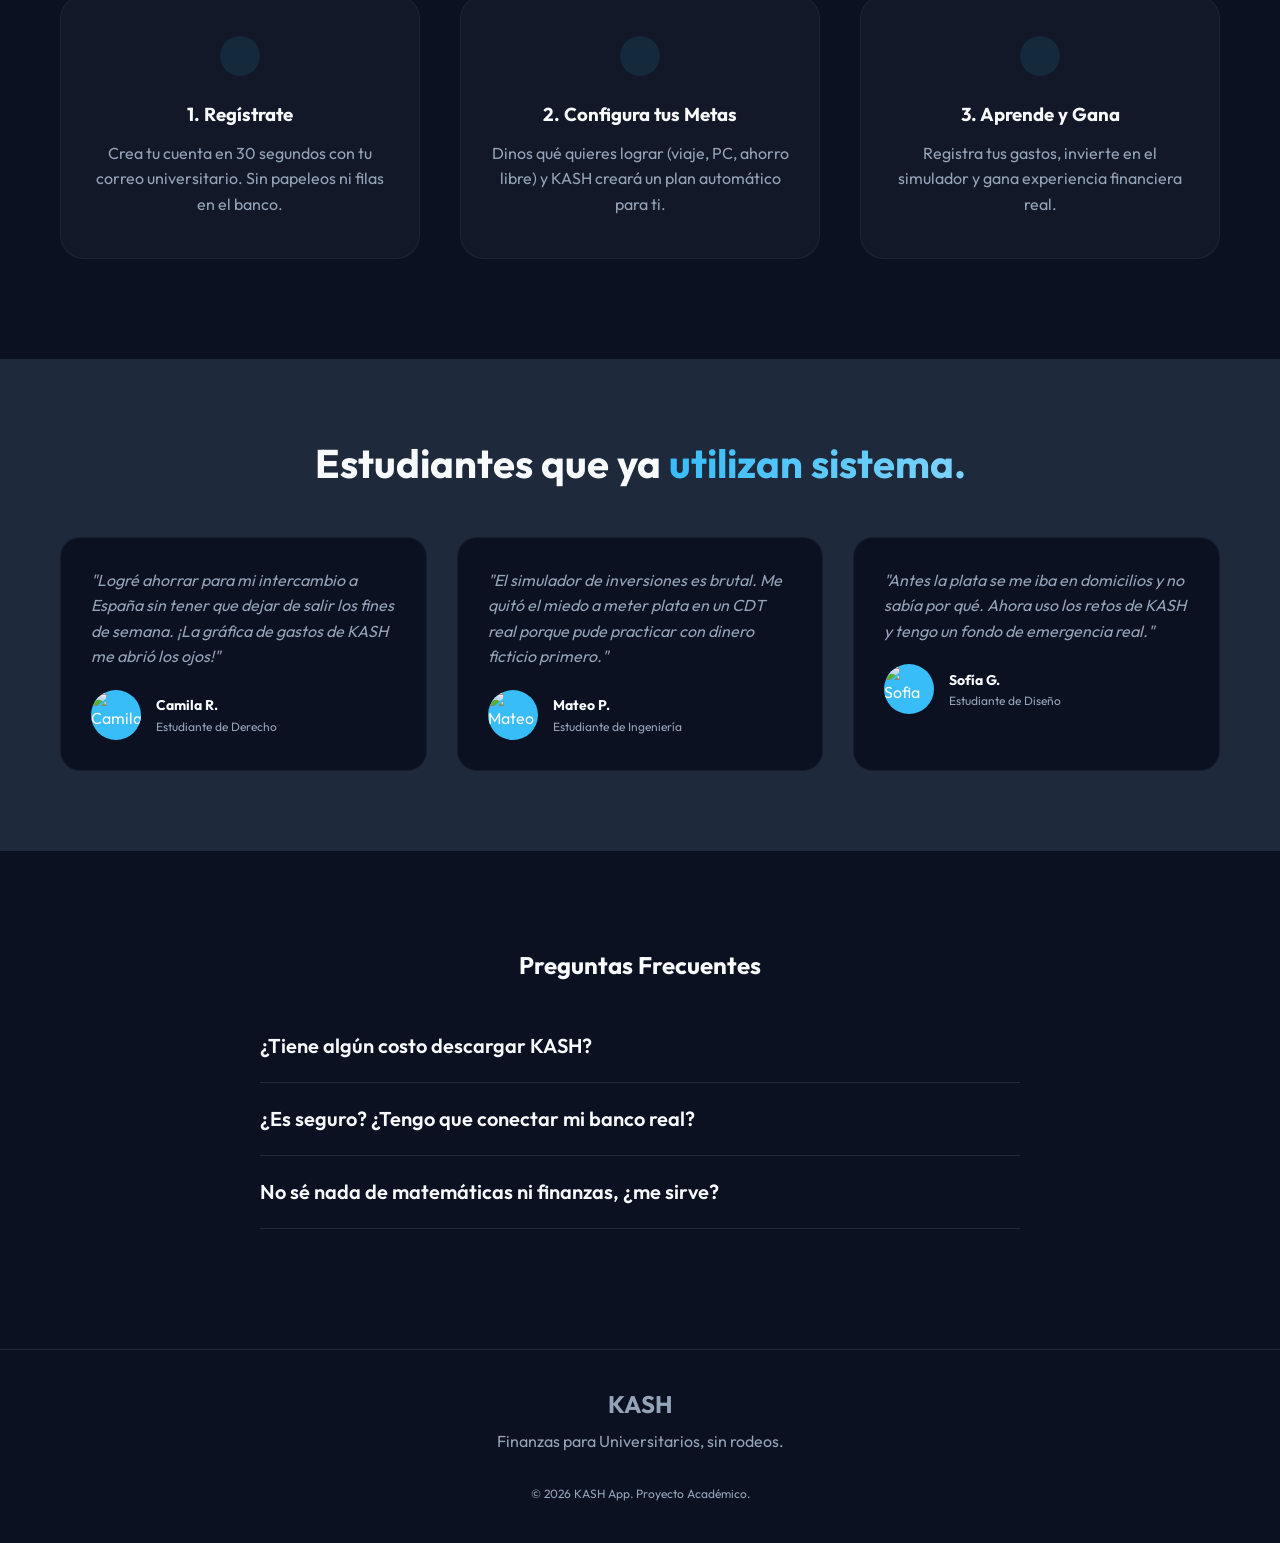
==== commit 138fee86: "unit" ====
--- a/index.html
+++ b/index.html
@@ -14,7 +14,7 @@
     <div class="container">
         <nav>
             <div class="logo">
-                <img src="img/logo_kash.jpeg" alt="KASH Logo">
+                <img src="img/logo_kash1.png" alt="KASH Logo">
             </div>
         </nav>
     </div>
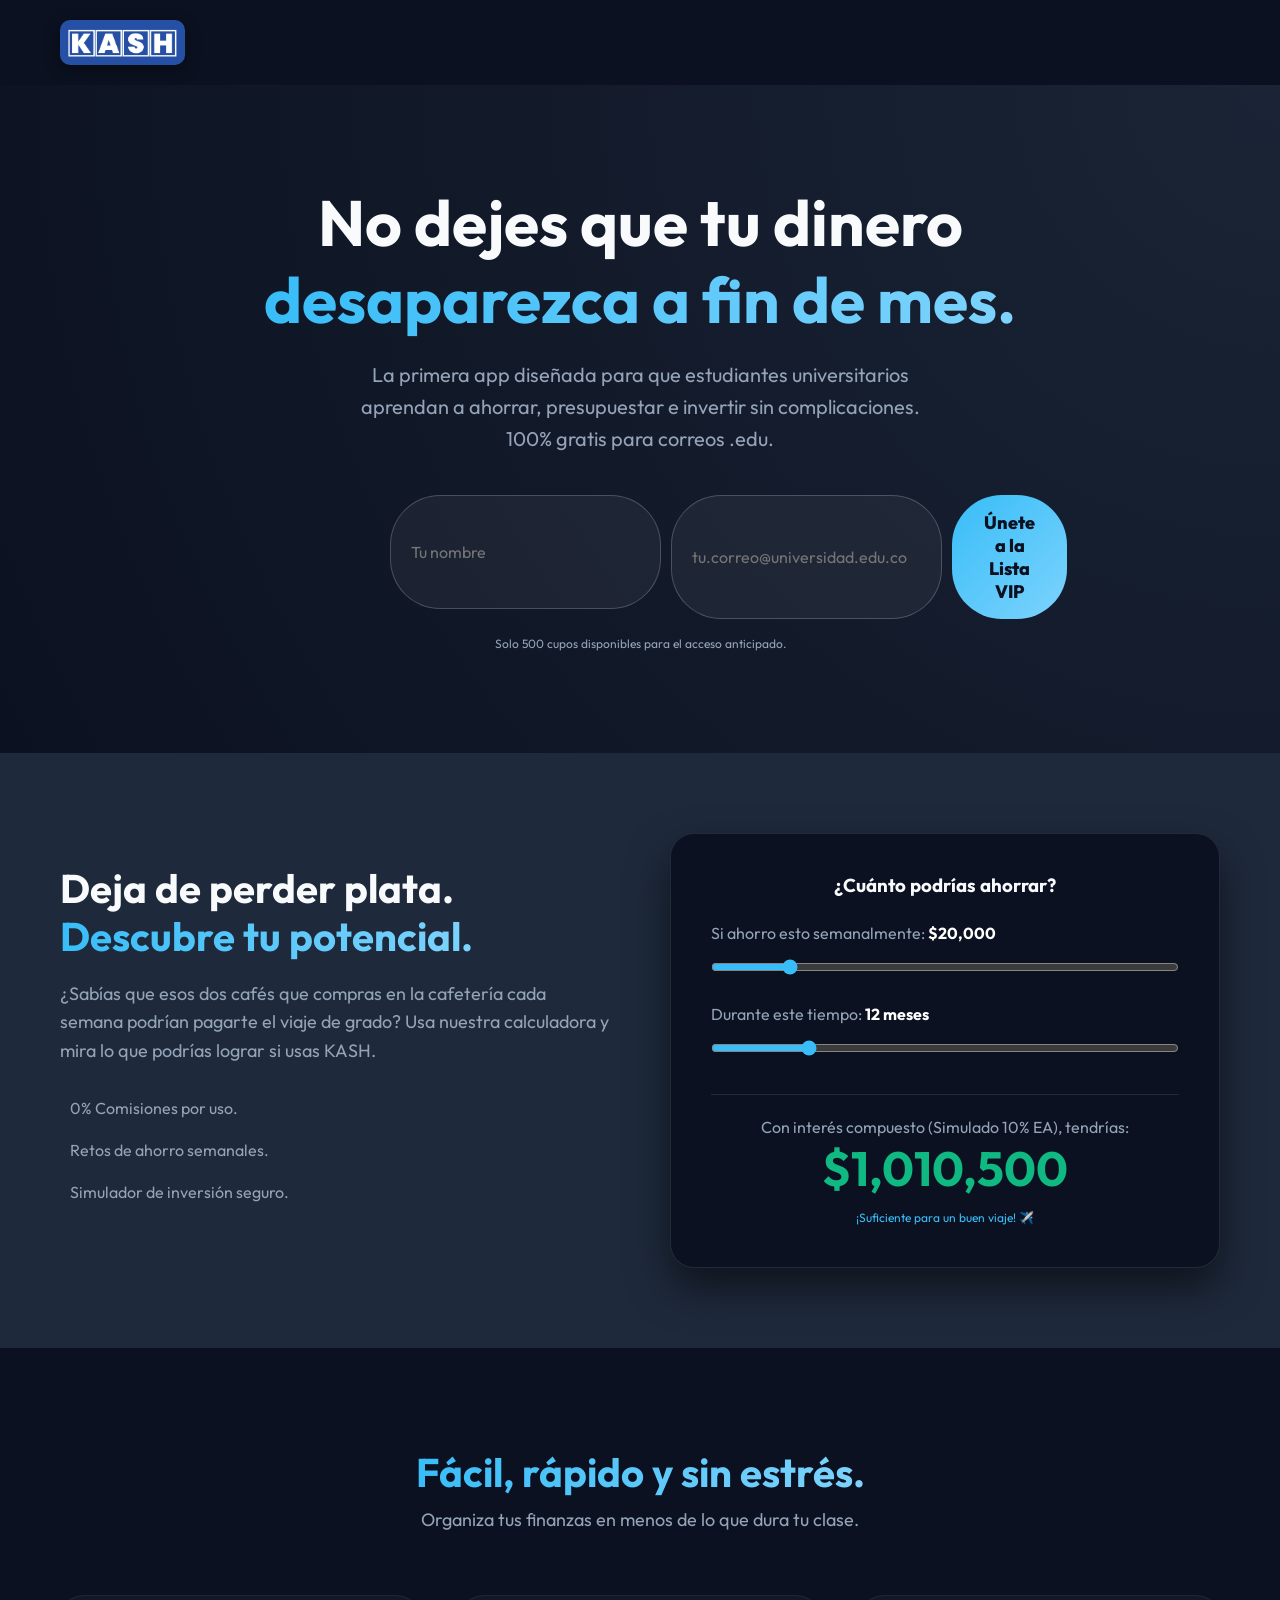
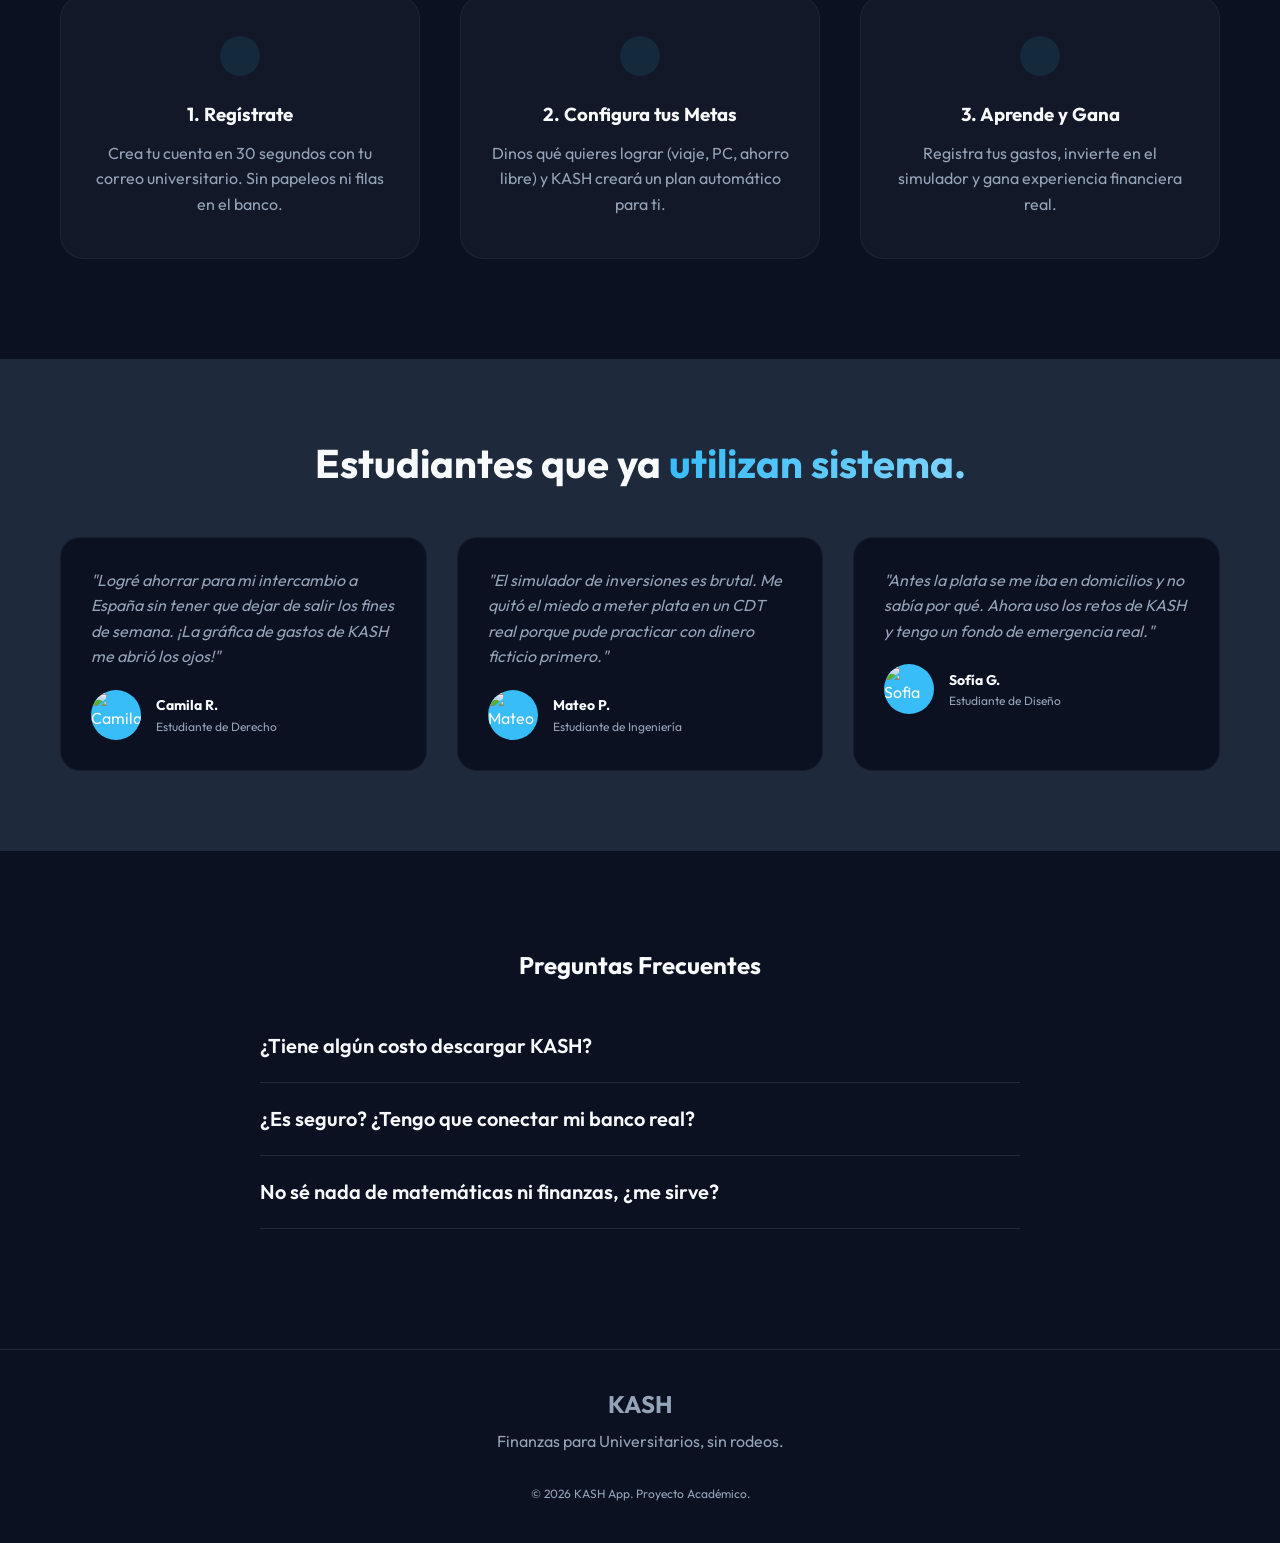
==== commit fe718712: "unit" ====
--- a/index.html
+++ b/index.html
@@ -14,7 +14,7 @@
     <div class="container">
         <nav>
             <div class="logo">
-                <img src="img/logo_kash1.png" alt="KASH Logo">
+                <img src="img/logo_kash.jpeg" alt="KASH Logo">
             </div>
         </nav>
     </div>
